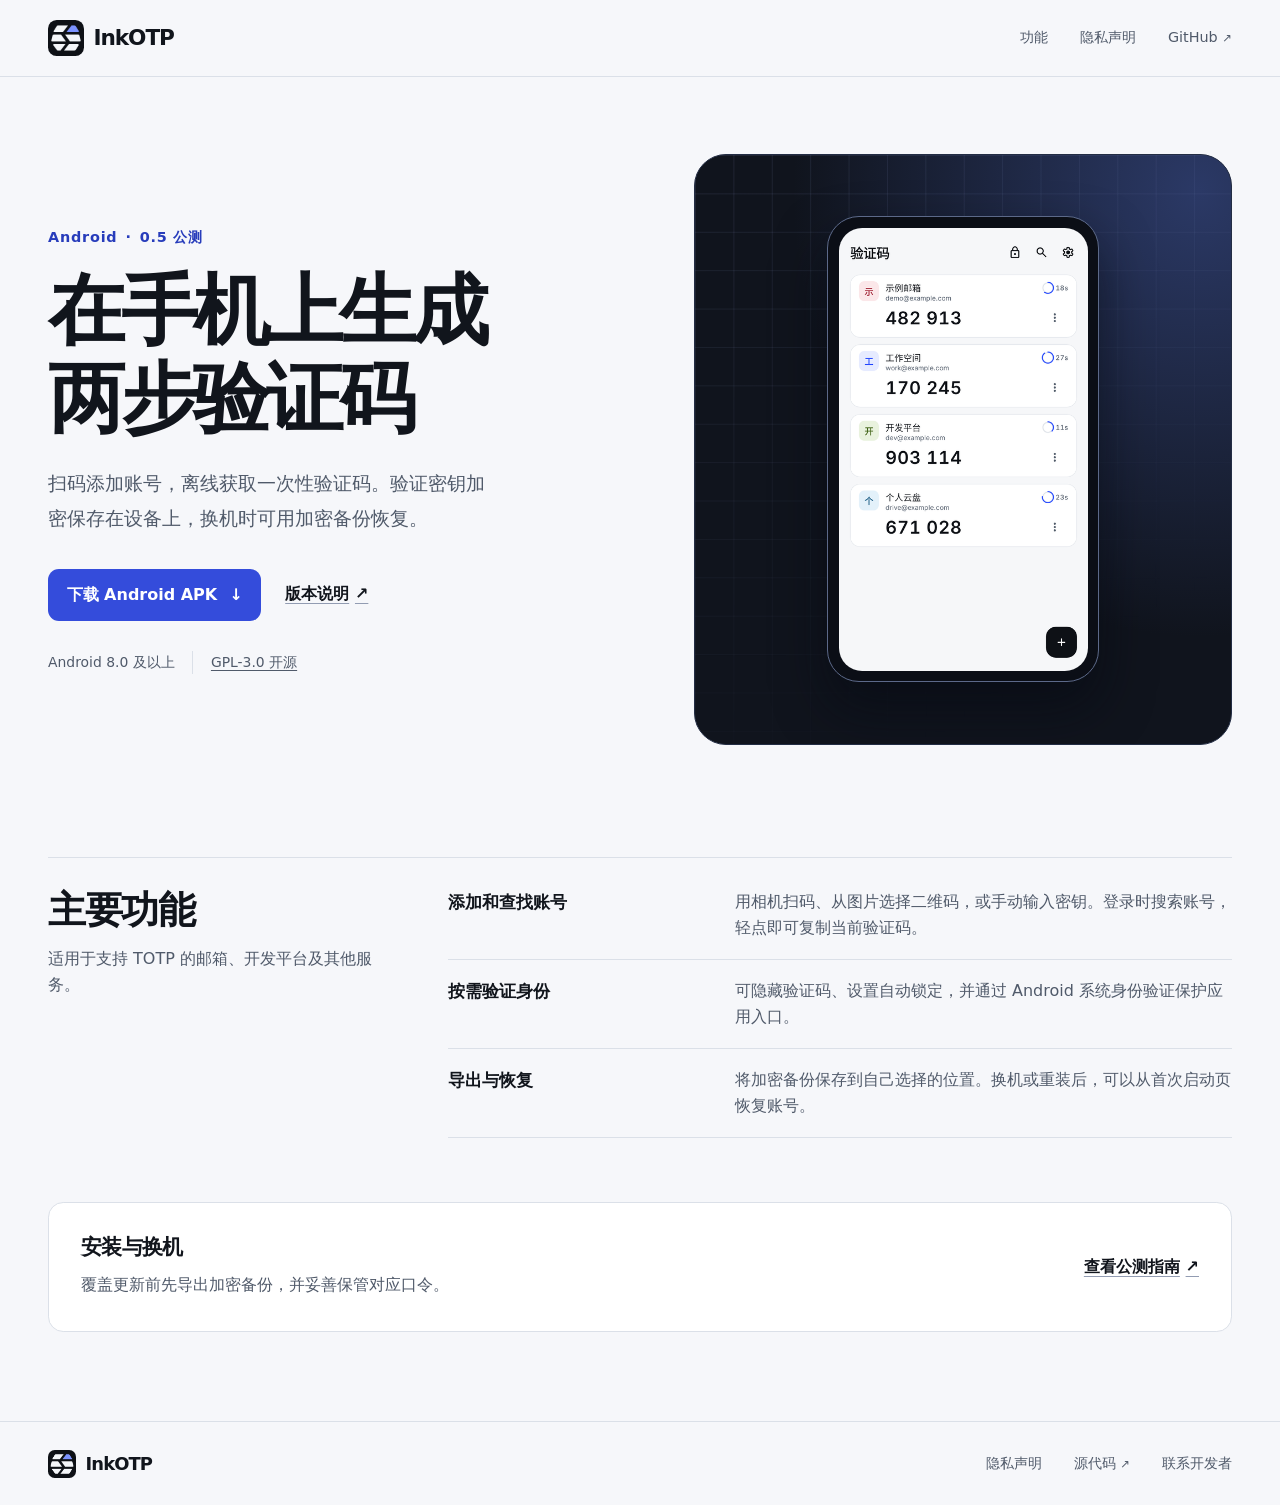
==== website/index.html @ 98c74759 "新增 InkOTP 官网和隐私声明 Co-authored-by: Codex <199175422+chatgpt-codex-connector[bot]@users.noreply.github" ====
<!doctype html>
<html lang="zh-CN">
<head>
  <meta charset="utf-8">
  <meta name="viewport" content="width=device-width, initial-scale=1">
  <meta name="description" content="InkOTP 是一款开源的 Android 离线两步验证器，支持本机生成 TOTP、扫码添加、加密备份与换机恢复。">
  <meta name="referrer" content="no-referrer">
  <meta name="theme-color" content="#f6f7fa">
  <title>InkOTP · Android 离线两步验证器</title>
  <link rel="canonical" href="https://inkotp.renhongchang.top/">
  <link rel="icon" href="assets/inkotp-icon.png" type="image/png">
  <link rel="apple-touch-icon" href="assets/inkotp-icon.png">
  <link rel="stylesheet" href="assets/site.css">
</head>
<body>
  <a class="skip-link" href="#main">跳到正文</a>
  <header class="site-header">
    <div class="site-frame header-inner">
      <a class="brand" href="./" aria-current="page">
        <img src="assets/inkotp-icon.png" width="36" height="36" alt="">
        <span>InkOTP</span>
      </a>
      <nav class="site-nav" aria-label="主导航">
        <a href="#features">功能</a>
        <a href="privacy/">隐私声明</a>
        <a href="https://github.com/rhczz/ink-otp">GitHub <span aria-hidden="true">↗</span></a>
      </nav>
    </div>
  </header>

  <main id="main" class="site-frame home-shell" tabindex="-1">
    <section class="hero" aria-labelledby="hero-title">
      <div class="hero-copy">
        <p class="release-label">Android <span aria-hidden="true">·</span> 0.5 公测</p>
        <h1 id="hero-title"><span>在手机上生成</span><span>两步验证码</span></h1>
        <p class="hero-description">扫码添加账号，离线获取一次性验证码。验证密钥加密保存在设备上，换机时可用加密备份恢复。</p>
        <div class="hero-actions">
          <a class="button button-primary" href="https://github.com/rhczz/ink-otp/releases/download/v0.5.0-beta.1/InkOTP-0.5.0-beta.1.apk">
            下载 Android APK <span aria-hidden="true">↓</span>
          </a>
          <a class="text-link" href="https://github.com/rhczz/ink-otp/releases/tag/v0.5.0-beta.1">
            版本说明 <span aria-hidden="true">↗</span>
          </a>
        </div>
        <ul class="hero-meta" aria-label="适用平台与许可">
          <li>Android 8.0 及以上</li>
          <li><a href="https://github.com/rhczz/ink-otp/blob/v0.5.0-beta.1/LICENSE">GPL-3.0 开源</a></li>
        </ul>
      </div>
      <figure class="hero-visual">
        <div class="phone-frame">
          <img src="assets/inkotp-android.png" width="450" height="800"
            alt="InkOTP 的 Android 验证码列表，显示四个示例账号和验证码倒计时">
        </div>
      </figure>
    </section>

    <section id="features" class="feature-section" aria-labelledby="features-heading">
      <div class="section-intro">
        <h2 id="features-heading">主要功能</h2>
        <p>适用于支持 TOTP 的邮箱、开发平台及其他服务。</p>
      </div>
      <dl class="feature-list">
        <div>
          <dt>添加和查找账号</dt>
          <dd>用相机扫码、从图片选择二维码，或手动输入密钥。登录时搜索账号，轻点即可复制当前验证码。</dd>
        </div>
        <div>
          <dt>按需验证身份</dt>
          <dd>可隐藏验证码、设置自动锁定，并通过 Android 系统身份验证保护应用入口。</dd>
        </div>
        <div>
          <dt>导出与恢复</dt>
          <dd>将加密备份保存到自己选择的位置。换机或重装后，可以从首次启动页恢复账号。</dd>
        </div>
      </dl>
    </section>

    <aside class="guide-panel" aria-labelledby="guide-heading">
      <div>
        <h2 id="guide-heading">安装与换机</h2>
        <p>覆盖更新前先导出加密备份，并妥善保管对应口令。</p>
      </div>
      <a class="text-link" href="https://github.com/rhczz/ink-otp/blob/v0.5.0-beta.1/docs/testing/0.5-public-beta.md">
        查看公测指南 <span aria-hidden="true">↗</span>
      </a>
    </aside>
  </main>

  <footer class="site-footer">
    <div class="site-frame footer-inner">
      <a class="brand footer-brand" href="./">
        <img src="assets/inkotp-icon.png" width="28" height="28" alt="">
        <span>InkOTP</span>
      </a>
      <nav class="site-nav" aria-label="页脚导航">
        <a href="privacy/">隐私声明</a>
        <a href="https://github.com/rhczz/ink-otp">源代码 <span aria-hidden="true">↗</span></a>
        <a href="mailto:hi@renhongchang.top">联系开发者</a>
      </nav>
    </div>
  </footer>
</body>
</html>
---- website/assets/site.css ----
:root {
  color-scheme: light;
  --paper: #f6f7fa;
  --surface: #fff;
  --ink: #11151c;
  --muted: #505a6a;
  --line: #dbe0e8;
  --accent: #344cdb;
  --accent-hover: #273cbb;
  --frame: 75rem;
  --gutter: clamp(1.25rem, 4vw, 3rem);
  font-family: -apple-system, BlinkMacSystemFont, "PingFang SC", "Microsoft YaHei", "Noto Sans CJK SC", system-ui, sans-serif;
  line-height: 1.65;
  color: var(--ink);
  background: var(--paper);
}

*, *::before, *::after {
  box-sizing: border-box;
}

body {
  margin: 0;
}

img {
  display: block;
  max-width: 100%;
  height: auto;
}

a {
  color: inherit;
  text-underline-offset: 0.24em;
}

a:focus-visible {
  outline: 2px solid var(--accent);
  outline-offset: 5px;
  border-radius: 3px;
}

h1, h2, h3, p, figure, dl, dd {
  margin: 0;
}

.site-frame {
  width: min(100% - 2 * var(--gutter), var(--frame));
  margin-inline: auto;
}

.skip-link {
  position: fixed;
  z-index: 10;
  top: 0.75rem;
  left: 0.75rem;
  padding: 0.55rem 0.9rem;
  transform: translateY(-180%);
  background: var(--surface);
  color: var(--ink);
}

.skip-link:focus {
  transform: none;
}

.site-header {
  border-bottom: 1px solid var(--line);
}

.header-inner, .footer-inner {
  display: flex;
  align-items: center;
  justify-content: space-between;
  gap: 1rem;
  min-height: 4.75rem;
}

.brand {
  display: inline-flex;
  align-items: center;
  gap: 0.6rem;
  flex-shrink: 0;
  color: var(--ink);
  font-size: 1.35rem;
  font-weight: 760;
  letter-spacing: -0.05em;
  text-decoration: none;
  line-height: 1;
}

.brand img {
  border-radius: 24%;
}

.site-nav {
  display: flex;
  flex-wrap: wrap;
  align-items: center;
  gap: clamp(0.8rem, 2.7vw, 2rem);
  font-size: 0.9rem;
  color: var(--muted);
}

.site-nav a {
  padding-block: 0.4rem;
  text-decoration: none;
}

.site-nav a:hover, .site-nav a[aria-current="page"] {
  color: var(--ink);
  text-decoration: underline;
}

.site-nav span {
  font-size: 0.8em;
}

.home-shell {
  padding-block: clamp(2.8rem, 6vw, 6rem) clamp(3.5rem, 7vw, 6rem);
}

.hero {
  display: grid;
  grid-template-columns: minmax(0, 1.04fr) minmax(0, 0.96fr);
  align-items: center;
  gap: clamp(2rem, 5vw, 5.25rem);
}

.release-label {
  display: inline-flex;
  align-items: center;
  gap: 0.5rem;
  color: var(--accent-hover);
  font-size: 0.9rem;
  font-weight: 700;
  letter-spacing: 0.055em;
}

.hero h1 {
  margin-block: 1.05rem 1.45rem;
  font-size: clamp(2.85rem, 6.05vw, 5.3rem);
  line-height: 1.13;
  font-weight: 780;
  letter-spacing: -0.055em;
}

.hero h1 span {
  display: block;
}

.hero-description {
  max-width: 28rem;
  color: var(--muted);
  font-size: clamp(1rem, 1.6vw, 1.2rem);
  line-height: 1.85;
}

.hero-actions {
  display: flex;
  flex-wrap: wrap;
  align-items: center;
  gap: 0.9rem 1.5rem;
  margin-top: 2rem;
}

.button {
  display: inline-flex;
  justify-content: center;
  align-items: center;
  gap: 0.75rem;
  padding: 0.8rem 1.16rem;
  border-radius: 0.68rem;
  font-weight: 700;
  text-decoration: none;
}

.button-primary {
  color: white;
  background: var(--accent);
}

.button-primary:hover {
  background: var(--accent-hover);
}

.text-link {
  display: inline-flex;
  align-items: center;
  gap: 0.36rem;
  min-height: 2.75rem;
  color: var(--ink);
  font-weight: 650;
  text-decoration-color: #929cb2;
}

.text-link:hover {
  color: var(--accent-hover);
  text-decoration-color: currentColor;
}

.hero-meta {
  display: flex;
  flex-wrap: wrap;
  align-items: center;
  gap: 0.6rem 1.1rem;
  padding: 0;
  margin: 1.9rem 0 0;
  list-style: none;
  color: var(--muted);
  font-size: 0.87rem;
}

.hero-meta li + li {
  border-left: 1px solid var(--line);
  padding-left: 1.1rem;
}

.hero-visual {
  display: grid;
  place-items: center;
  position: relative;
  isolation: isolate;
  overflow: hidden;
  aspect-ratio: 0.91;
  border: 1px solid #232d44;
  border-radius: clamp(1.1rem, 3vw, 2rem);
  background:
    radial-gradient(ellipse at 94% 6%, #2b3966, transparent 57%),
    #10141d;
}

.hero-visual::before {
  content: "";
  position: absolute;
  z-index: -1;
  inset: 0;
  background-image:
    linear-gradient(#a8b7f01c 1px, transparent 1px),
    linear-gradient(90deg, #a8b7f01c 1px, transparent 1px);
  background-size: 2.4rem 2.4rem;
  mask-image: linear-gradient(150deg, #000, transparent 82%);
}

.phone-frame {
  width: min(54%, 17rem);
  padding: clamp(0.4rem, 1vw, 0.65rem);
  border: 1px solid #5c6989;
  border-radius: clamp(1.15rem, 3vw, 2rem);
  background: #0b0e16;
  box-shadow: 0 1.6rem 3.2rem #06081191;
}

.phone-frame img {
  width: 100%;
  border-radius: clamp(0.82rem, 2.2vw, 1.45rem);
  background: var(--paper);
}

.feature-section {
  display: grid;
  grid-template-columns: minmax(10rem, 0.6fr) minmax(0, 1.4fr);
  gap: clamp(1.4rem, 5vw, 5rem);
  margin-top: clamp(3.5rem, 9vw, 7rem);
  padding-top: 1.8rem;
  border-top: 1px solid var(--line);
  scroll-margin-top: 1.5rem;
}

.section-intro h2, .guide-panel h2 {
  font-size: clamp(1.6rem, 3vw, 2.45rem);
  font-weight: 760;
  line-height: 1.25;
  letter-spacing: -0.035em;
}

.section-intro p, .guide-panel p {
  margin-top: 0.7rem;
  color: var(--muted);
}

.feature-list > div {
  display: grid;
  grid-template-columns: minmax(8.5rem, 0.7fr) minmax(0, 1.3fr);
  gap: 0.45rem 1.2rem;
  padding-block: 1.1rem;
  border-bottom: 1px solid var(--line);
}

.feature-list > div:first-child {
  padding-top: 0.15rem;
}

.feature-list dt {
  font-size: 1.06rem;
  font-weight: 720;
}

.feature-list dd {
  color: var(--muted);
}

.guide-panel {
  display: flex;
  justify-content: space-between;
  align-items: center;
  gap: 1rem 2.5rem;
  padding: clamp(1.2rem, 3vw, 2rem);
  margin-top: clamp(2.4rem, 5vw, 4rem);
  border: 1px solid var(--line);
  border-radius: 0.95rem;
  background: var(--surface);
}

.guide-panel h2 {
  font-size: 1.3rem;
}

.guide-panel .text-link {
  flex-shrink: 0;
}

.site-footer {
  border-top: 1px solid var(--line);
}

.footer-inner {
  min-height: 5.2rem;
  padding-block: 1rem;
}

.footer-brand {
  font-size: 1.12rem;
}

.policy-shell {
  max-width: 59rem;
  padding-block: clamp(2.5rem, 6vw, 5rem) clamp(3rem, 8vw, 6.25rem);
}

.policy-heading {
  padding-bottom: clamp(1.4rem, 3vw, 2.4rem);
  border-bottom: 1px solid var(--line);
}

.policy-heading h1 {
  margin: 0 0 0.7rem;
  font-size: clamp(2.1rem, 5vw, 3.9rem);
  line-height: 1.2;
  letter-spacing: -0.05em;
}

.policy-heading p {
  max-width: 37rem;
  color: var(--muted);
}

.policy-meta {
  margin-top: 0.8rem;
  font-size: 0.9rem;
}

.policy-layout {
  display: grid;
  grid-template-columns: minmax(0, 1fr) minmax(9rem, 11rem);
  gap: clamp(1.6rem, 5vw, 4rem);
  align-items: start;
  margin-top: clamp(1.25rem, 4vw, 2.8rem);
}

.policy-body {
  min-width: 0;
  line-height: 1.83;
}

.policy-body section + section {
  margin-top: 2rem;
  padding-top: 1.5rem;
  border-top: 1px solid var(--line);
}

.policy-body h2 {
  margin-bottom: 0.55rem;
  font-size: clamp(1.25rem, 2.7vw, 1.55rem);
  line-height: 1.4;
  letter-spacing: -0.02em;
  scroll-margin-top: 1.5rem;
}

.policy-body p + p, .policy-body p + ul, .policy-body p + dl {
  margin-top: 0.75rem;
}

.policy-body ul, .policy-body ol {
  padding-left: 1.35rem;
}

.policy-body li + li {
  margin-top: 0.42rem;
}

.policy-body dt {
  font-weight: 720;
}

.policy-body dd {
  margin-bottom: 0.72rem;
  color: var(--muted);
}

.policy-body a {
  color: var(--accent-hover);
  overflow-wrap: anywhere;
}

.policy-toc {
  position: sticky;
  top: 1.5rem;
  grid-column: 2;
  grid-row: 1;
  padding: 0.7rem 0 0.7rem 1rem;
  border-left: 2px solid var(--line);
  font-size: 0.9rem;
  line-height: 1.55;
}

.policy-toc a {
  display: block;
  padding-block: 0.28rem;
  color: var(--muted);
  text-decoration: none;
}

.policy-toc a:hover {
  color: var(--ink);
  text-decoration: underline;
}

.policy-note {
  padding: 0.8rem 1rem;
  border-left: 3px solid var(--accent);
  background: #eaefff;
}

@media (max-width: 54rem) {
  .hero {
    gap: 1.8rem;
  }

  .feature-section {
    gap: 1.7rem;
  }
}

@media (max-width: 43rem) {
  .hero, .feature-section, .feature-list > div, .policy-layout {
    grid-template-columns: minmax(0, 1fr);
  }

  .hero {
    gap: 2rem;
  }

  .hero h1 {
    margin-block: 0.85rem 1rem;
    font-size: clamp(2.52rem, 10.3vw, 4.3rem);
  }

  .hero-meta {
    margin-top: 1.24rem;
  }

  .hero-visual {
    aspect-ratio: 1.03;
  }

  .phone-frame {
    width: min(49%, 14.4rem);
  }

  .guide-panel {
    flex-direction: column;
    align-items: flex-start;
  }

  .policy-toc {
    position: static;
    grid-column: 1;
    grid-row: auto;
  }
}

@media (max-width: 22rem) {
  .header-inner, .footer-inner {
    align-items: flex-start;
    flex-direction: column;
    justify-content: center;
    padding-block: 0.8rem;
    gap: 0.45rem;
  }

  .hero-meta li + li {
    padding-left: 0;
    border-left: none;
  }
}
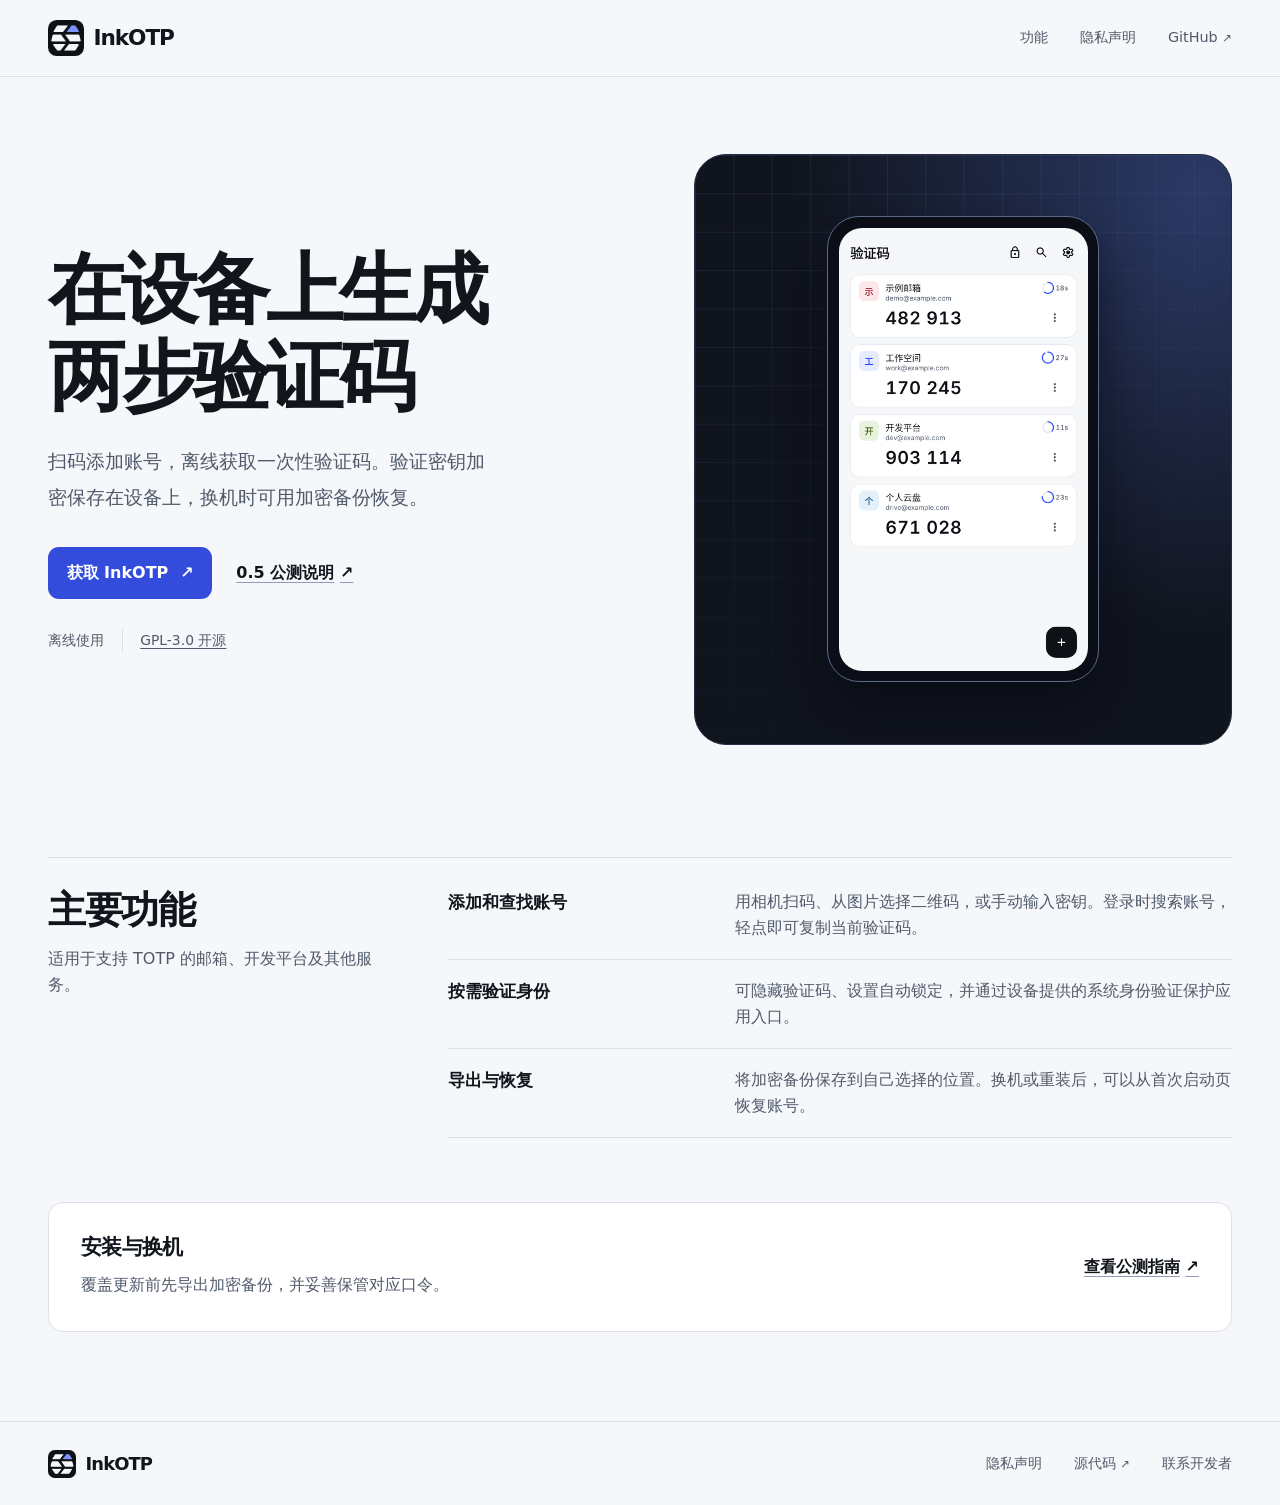
==== commit 24b8f51a: "同步 InkOTP 离线隐私声明并准备 0.5.1 Co-authored-by: Codex <199175422+chatgpt-codex-connector[bot]@users.norepl" ====
--- a/website/index.html
+++ b/website/index.html
@@ -3,10 +3,10 @@
 <head>
   <meta charset="utf-8">
   <meta name="viewport" content="width=device-width, initial-scale=1">
-  <meta name="description" content="InkOTP 是一款开源的 Android 离线两步验证器，支持本机生成 TOTP、扫码添加、加密备份与换机恢复。">
+  <meta name="description" content="InkOTP 是一款开源的离线两步验证器，支持本机生成 TOTP、扫码添加、加密备份与换机恢复。">
   <meta name="referrer" content="no-referrer">
   <meta name="theme-color" content="#f6f7fa">
-  <title>InkOTP · Android 离线两步验证器</title>
+  <title>InkOTP · 离线两步验证器</title>
   <link rel="canonical" href="https://inkotp.renhongchang.top/">
   <link rel="icon" href="assets/inkotp-icon.png" type="image/png">
   <link rel="apple-touch-icon" href="assets/inkotp-icon.png">
@@ -31,26 +31,25 @@
   <main id="main" class="site-frame home-shell" tabindex="-1">
     <section class="hero" aria-labelledby="hero-title">
       <div class="hero-copy">
-        <p class="release-label">Android <span aria-hidden="true">·</span> 0.5 公测</p>
-        <h1 id="hero-title"><span>在手机上生成</span><span>两步验证码</span></h1>
+        <h1 id="hero-title"><span>在设备上生成</span><span>两步验证码</span></h1>
         <p class="hero-description">扫码添加账号，离线获取一次性验证码。验证密钥加密保存在设备上，换机时可用加密备份恢复。</p>
         <div class="hero-actions">
-          <a class="button button-primary" href="https://github.com/rhczz/ink-otp/releases/download/v0.5.0-beta.1/InkOTP-0.5.0-beta.1.apk">
-            下载 Android APK <span aria-hidden="true">↓</span>
+          <a class="button button-primary" href="https://github.com/rhczz/ink-otp/releases">
+            获取 InkOTP <span aria-hidden="true">↗</span>
           </a>
           <a class="text-link" href="https://github.com/rhczz/ink-otp/releases/tag/v0.5.0-beta.1">
-            版本说明 <span aria-hidden="true">↗</span>
+            0.5 公测说明 <span aria-hidden="true">↗</span>
           </a>
         </div>
-        <ul class="hero-meta" aria-label="适用平台与许可">
-          <li>Android 8.0 及以上</li>
+        <ul class="hero-meta" aria-label="使用方式与许可">
+          <li>离线使用</li>
           <li><a href="https://github.com/rhczz/ink-otp/blob/v0.5.0-beta.1/LICENSE">GPL-3.0 开源</a></li>
         </ul>
       </div>
       <figure class="hero-visual">
         <div class="phone-frame">
           <img src="assets/inkotp-android.png" width="450" height="800"
-            alt="InkOTP 的 Android 验证码列表，显示四个示例账号和验证码倒计时">
+            alt="InkOTP 的验证码列表，显示四个示例账号和验证码倒计时">
         </div>
       </figure>
     </section>
@@ -67,7 +66,7 @@
         </div>
         <div>
           <dt>按需验证身份</dt>
-          <dd>可隐藏验证码、设置自动锁定，并通过 Android 系统身份验证保护应用入口。</dd>
+          <dd>可隐藏验证码、设置自动锁定，并通过设备提供的系统身份验证保护应用入口。</dd>
         </div>
         <div>
           <dt>导出与恢复</dt>
--- a/website/assets/site.css
+++ b/website/assets/site.css
@@ -127,18 +127,8 @@
   gap: clamp(2rem, 5vw, 5.25rem);
 }
 
-.release-label {
-  display: inline-flex;
-  align-items: center;
-  gap: 0.5rem;
-  color: var(--accent-hover);
-  font-size: 0.9rem;
-  font-weight: 700;
-  letter-spacing: 0.055em;
-}
-
 .hero h1 {
-  margin-block: 1.05rem 1.45rem;
+  margin-block: 0 1.45rem;
   font-size: clamp(2.85rem, 6.05vw, 5.3rem);
   line-height: 1.13;
   font-weight: 780;
@@ -462,7 +452,7 @@
   }
 
   .hero h1 {
-    margin-block: 0.85rem 1rem;
+    margin-block: 0 1rem;
     font-size: clamp(2.52rem, 10.3vw, 4.3rem);
   }
 
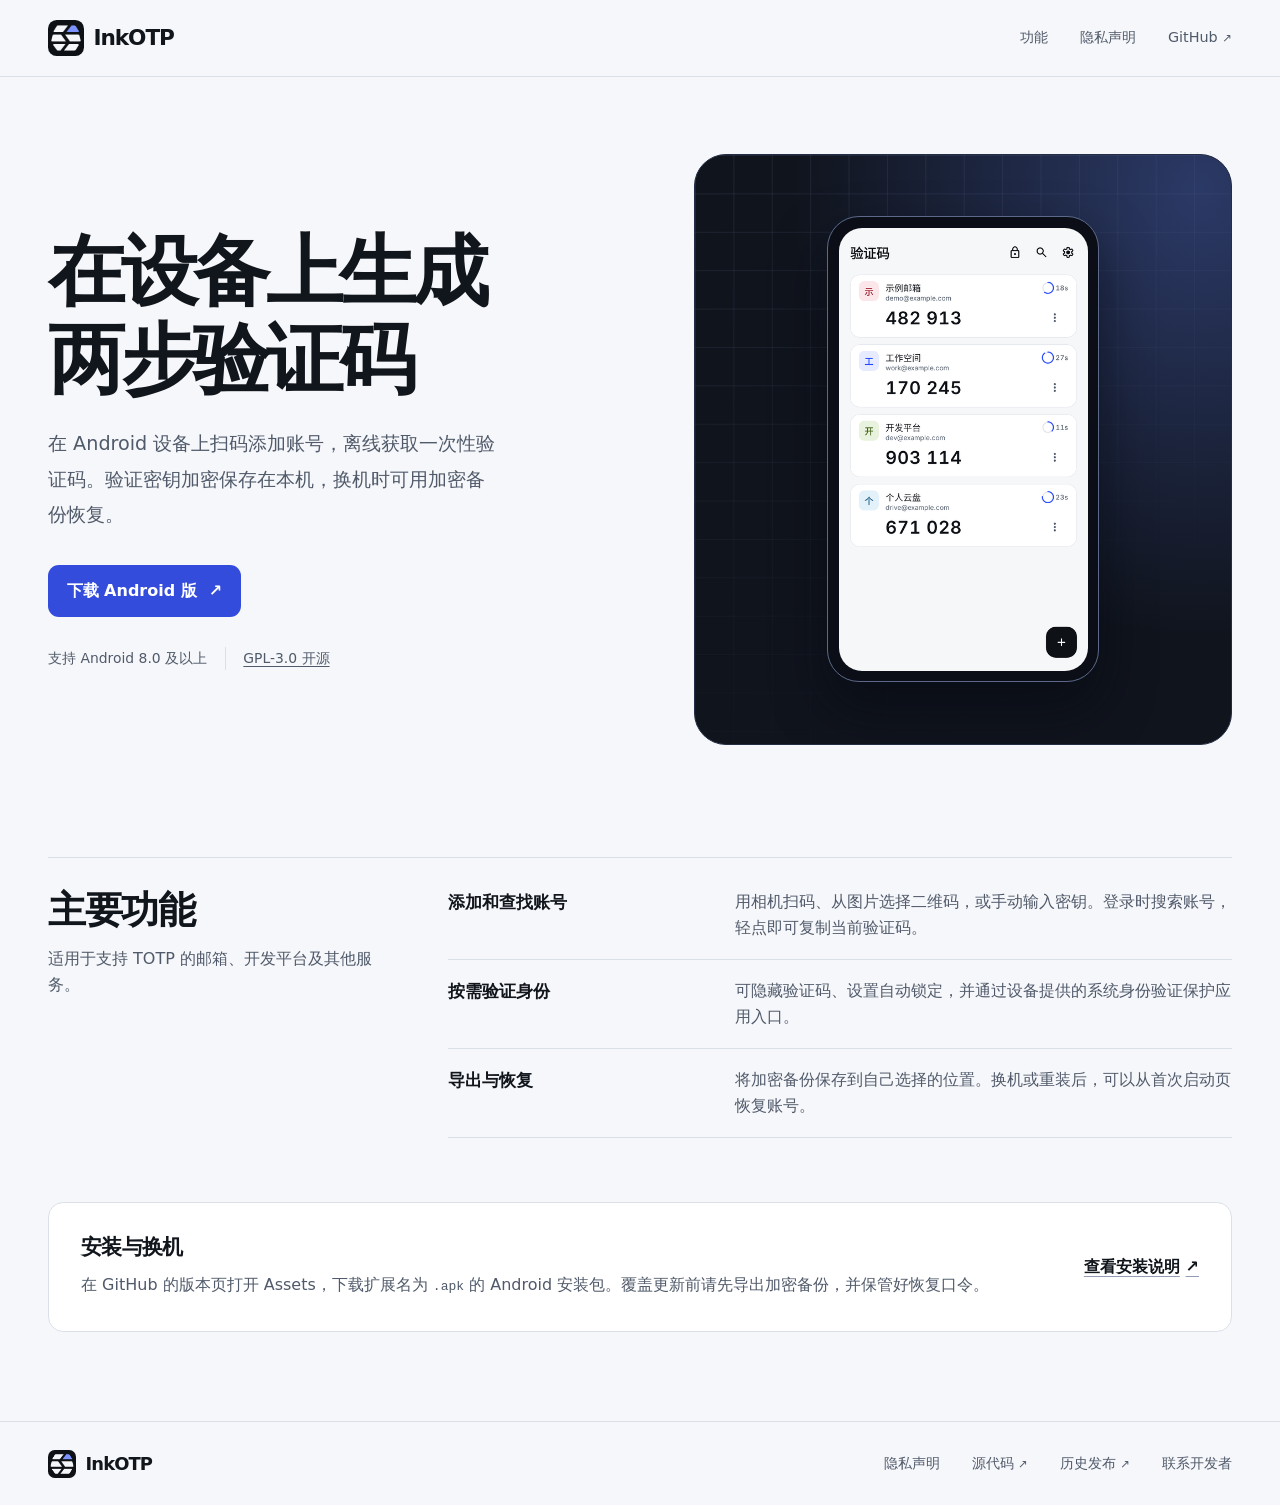
==== commit 0fac1195: "chore: focus InkOTP on Android and integrate transfer flows Co-authored-by: Codex <199175422+chatgpt" ====
--- a/website/index.html
+++ b/website/index.html
@@ -3,13 +3,12 @@
 <head>
   <meta charset="utf-8">
   <meta name="viewport" content="width=device-width, initial-scale=1">
-  <meta name="description" content="InkOTP 是一款开源的离线两步验证器，支持本机生成 TOTP、扫码添加、加密备份与换机恢复。">
+  <meta name="description" content="InkOTP 是一款开源的 Android 离线两步验证器，支持扫码添加、本机生成 TOTP、加密备份与换机恢复。">
   <meta name="referrer" content="no-referrer">
   <meta name="theme-color" content="#f6f7fa">
-  <title>InkOTP · 离线两步验证器</title>
+  <title>InkOTP · Android 离线两步验证器</title>
   <link rel="canonical" href="https://inkotp.renhongchang.top/">
   <link rel="icon" href="assets/inkotp-icon.png" type="image/png">
-  <link rel="apple-touch-icon" href="assets/inkotp-icon.png">
   <link rel="stylesheet" href="assets/site.css">
 </head>
 <body>
@@ -32,18 +31,15 @@
     <section class="hero" aria-labelledby="hero-title">
       <div class="hero-copy">
         <h1 id="hero-title"><span>在设备上生成</span><span>两步验证码</span></h1>
-        <p class="hero-description">扫码添加账号，离线获取一次性验证码。验证密钥加密保存在设备上，换机时可用加密备份恢复。</p>
+        <p class="hero-description">在 Android 设备上扫码添加账号，离线获取一次性验证码。验证密钥加密保存在本机，换机时可用加密备份恢复。</p>
         <div class="hero-actions">
           <a class="button button-primary" href="https://github.com/rhczz/ink-otp/releases">
-            获取 InkOTP <span aria-hidden="true">↗</span>
-          </a>
-          <a class="text-link" href="https://github.com/rhczz/ink-otp/releases/tag/v0.5.0-beta.1">
-            0.5 公测说明 <span aria-hidden="true">↗</span>
+            下载 Android 版 <span aria-hidden="true">↗</span>
           </a>
         </div>
         <ul class="hero-meta" aria-label="使用方式与许可">
-          <li>离线使用</li>
-          <li><a href="https://github.com/rhczz/ink-otp/blob/v0.5.0-beta.1/LICENSE">GPL-3.0 开源</a></li>
+          <li>支持 Android 8.0 及以上</li>
+          <li><a href="https://github.com/rhczz/ink-otp/blob/master/LICENSE">GPL-3.0 开源</a></li>
         </ul>
       </div>
       <figure class="hero-visual">
@@ -78,10 +74,10 @@
     <aside class="guide-panel" aria-labelledby="guide-heading">
       <div>
         <h2 id="guide-heading">安装与换机</h2>
-        <p>覆盖更新前先导出加密备份，并妥善保管对应口令。</p>
+        <p>在 GitHub 的版本页打开 Assets，下载扩展名为 <code>.apk</code> 的 Android 安装包。覆盖更新前请先导出加密备份，并保管好恢复口令。</p>
       </div>
-      <a class="text-link" href="https://github.com/rhczz/ink-otp/blob/v0.5.0-beta.1/docs/testing/0.5-public-beta.md">
-        查看公测指南 <span aria-hidden="true">↗</span>
+      <a class="text-link" href="https://github.com/rhczz/ink-otp#安装与使用">
+        查看安装说明 <span aria-hidden="true">↗</span>
       </a>
     </aside>
   </main>
@@ -95,6 +91,7 @@
       <nav class="site-nav" aria-label="页脚导航">
         <a href="privacy/">隐私声明</a>
         <a href="https://github.com/rhczz/ink-otp">源代码 <span aria-hidden="true">↗</span></a>
+        <a href="https://github.com/rhczz/ink-otp/releases">历史发布 <span aria-hidden="true">↗</span></a>
         <a href="mailto:hi@renhongchang.top">联系开发者</a>
       </nav>
     </div>
